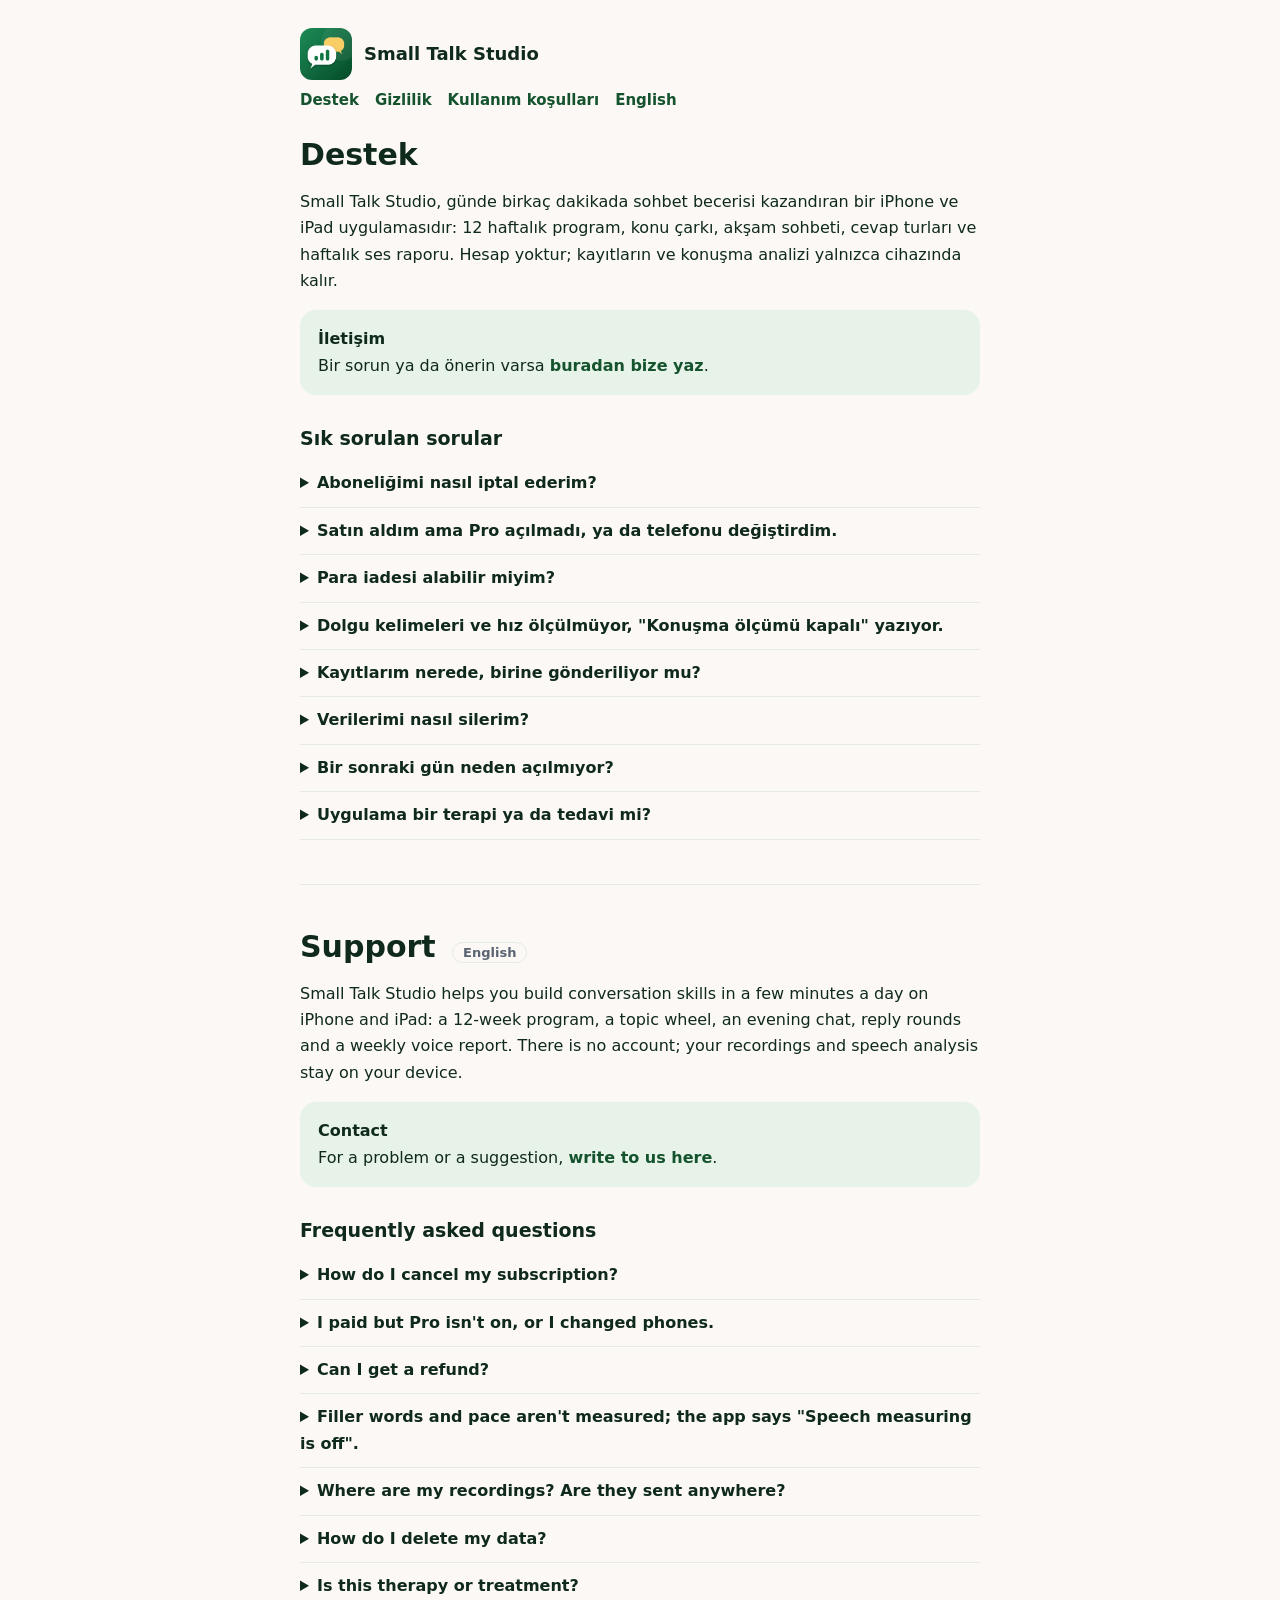
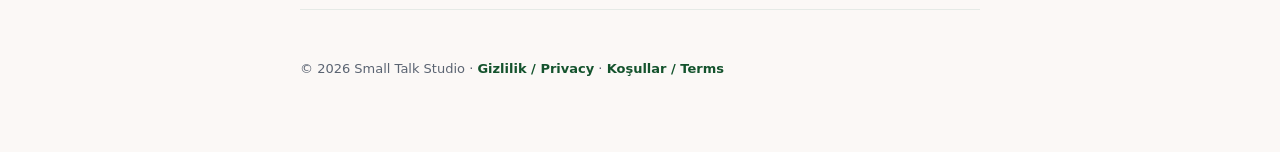
==== index.html @ b2572351 "Support, privacy and terms pages Co-Authored-By: Claude Opus 5.5 <noreply@anthropic.com>" ====
<!doctype html>
<html lang="tr">
<head>
<meta charset="utf-8">
<meta name="viewport" content="width=device-width, initial-scale=1">
<title>Small Talk Studio · Destek</title>
<meta name="description" content="Small Talk Studio destek sayfası: sık sorulan sorular ve iletişim. Support for Small Talk Studio.">
<link rel="icon" href="icon.png">
<link rel="stylesheet" href="style.css">
</head>
<body><main>
<header><img src="icon.png" alt=""><span class="name">Small Talk Studio</span></header>
<nav><a href="index.html">Destek</a><a href="privacy.html">Gizlilik</a><a href="terms.html">Kullanım koşulları</a><a href="#en">English</a></nav>

<h1>Destek</h1>
<p>Small Talk Studio, günde birkaç dakikada sohbet becerisi kazandıran bir iPhone ve iPad uygulamasıdır: 12 haftalık program, konu çarkı, akşam sohbeti, cevap turları ve haftalık ses raporu. Hesap yoktur; kayıtların ve konuşma analizi yalnızca cihazında kalır.</p>

<div class="card" id="iletisim">
<strong>İletişim</strong><br>
<!-- CONTACT: replace this line with the support email once it exists -->
Bir sorun ya da önerin varsa <a href="https://github.com/omercyanik/smalltalk-legal/issues/new">buradan bize yaz</a>.
</div>

<h2>Sık sorulan sorular</h2>
<details><summary>Aboneliğimi nasıl iptal ederim?</summary>
<p>iPhone'da Ayarlar → adın → Abonelikler → Small Talk Studio → Aboneliği İptal Et. İptal, dönemin sonuna kadar geçerli olur; o güne kadar Pro özellikler açık kalır. Ücretsiz denemeyi bitmeden en az 24 saat önce iptal edersen ücret alınmaz.</p></details>
<details><summary>Satın aldım ama Pro açılmadı, ya da telefonu değiştirdim.</summary>
<p>Uygulamada abonelik ekranındaki "Satın alımları geri yükle" düğmesine dokun. Aynı Apple kimliğiyle giriş yapmış olman yeterli.</p></details>
<details><summary>Para iadesi alabilir miyim?</summary>
<p>Ödemeleri Apple alır, iadeleri de Apple değerlendirir: <a href="https://reportaproblem.apple.com">reportaproblem.apple.com</a>.</p></details>
<details><summary>Dolgu kelimeleri ve hız ölçülmüyor, "Konuşma ölçümü kapalı" yazıyor.</summary>
<p>Bu ölçümler telefonun cihaz içi konuşma tanımasıyla yapılır. Ayarlar → Genel → Klavye'de "Dikte"yi aç, Klavyeler → Yeni Klavye Ekle'den Türkçe (ya da İngilizce) klavyeyi ekle. Telefon dil dosyasını indirince ölçüm kendiliğinden açılır; birkaç dakika sürebilir.</p></details>
<details><summary>Kayıtlarım nerede, birine gönderiliyor mu?</summary>
<p>Hayır. Bütün kayıtlar ve sonuçlar yalnızca cihazında saklanır, hiçbir sunucuya gitmez. Ayrıntılar: <a href="privacy.html">Gizlilik politikası</a>.</p></details>
<details><summary>Verilerimi nasıl silerim?</summary>
<p>Uygulamada Ayarlar → "Tüm verileri sıfırla" her şeyi siler. Uygulamayı telefondan silmek de tüm verileri kaldırır. Bizde senin hakkında veri olmadığı için ayrıca bir talep gerekmez.</p></details>
<details><summary>Bir sonraki gün neden açılmıyor?</summary>
<p>Program her takvim gününde bir gün açar: her gün biraz konuşmak, bir günde çok konuşmaktan daha iyi işler. O gün daha fazlasını istersen konu çarkı ve cevap turları sınırsızdır.</p></details>
<details><summary>Uygulama bir terapi ya da tedavi mi?</summary>
<p>Hayır. Small Talk Studio günlük konuşma pratiği içindir; tıbbi ya da psikolojik bir tedavinin yerine geçmez. Kaygın günlük hayatını zorluyorsa bir uzmana danışmanı öneririz.</p></details>

<hr>

<section id="en">
<h1>Support <span class="lang">English</span></h1>
<p>Small Talk Studio helps you build conversation skills in a few minutes a day on iPhone and iPad: a 12-week program, a topic wheel, an evening chat, reply rounds and a weekly voice report. There is no account; your recordings and speech analysis stay on your device.</p>

<div class="card">
<strong>Contact</strong><br>
For a problem or a suggestion, <a href="https://github.com/omercyanik/smalltalk-legal/issues/new">write to us here</a>.
</div>

<h2>Frequently asked questions</h2>
<details><summary>How do I cancel my subscription?</summary>
<p>On your iPhone: Settings → your name → Subscriptions → Small Talk Studio → Cancel Subscription. It stays active until the end of the period. Cancel a free trial at least 24 hours before it ends and you won't be charged.</p></details>
<details><summary>I paid but Pro isn't on, or I changed phones.</summary>
<p>Tap "Restore purchases" on the subscription screen in the app, signed in with the same Apple ID.</p></details>
<details><summary>Can I get a refund?</summary>
<p>Apple takes payments and handles refunds: <a href="https://reportaproblem.apple.com">reportaproblem.apple.com</a>.</p></details>
<details><summary>Filler words and pace aren't measured; the app says "Speech measuring is off".</summary>
<p>These use your phone's on-device speech recognition. In Settings → General → Keyboard, turn on Dictation and add an English (or Turkish) keyboard under Keyboards → Add New Keyboard. Once the phone downloads the language files it turns on by itself; this can take a few minutes.</p></details>
<details><summary>Where are my recordings? Are they sent anywhere?</summary>
<p>No. Everything stays on your device and never goes to a server. Details: <a href="privacy.html#en">Privacy policy</a>.</p></details>
<details><summary>How do I delete my data?</summary>
<p>Settings → "Reset all data" in the app deletes everything, and deleting the app removes it all too. We hold no data about you, so there's nothing to request from us.</p></details>
<details><summary>Is this therapy or treatment?</summary>
<p>No. Small Talk Studio is for everyday conversation practice and is not a substitute for medical or psychological treatment. If anxiety makes daily life hard, please talk to a professional.</p></details>
</section>

<footer>© 2026 Small Talk Studio · <a href="privacy.html">Gizlilik / Privacy</a> · <a href="terms.html">Koşullar / Terms</a></footer>
</main></body></html>
---- style.css ----
:root{--bg:#FBF8F6;--ink:#0F2A1A;--muted:#5B6472;--line:#E5EAE6;--green:#14532D;--mint:#E7F3E9;--gold:#F6C453}
@media (prefers-color-scheme:dark){:root{--bg:#0E1512;--ink:#ECF2EE;--muted:#9AA6A0;--line:#26322C;--green:#5BC98A;--mint:#1E3527}}
*{box-sizing:border-box}
body{margin:0;background:var(--bg);color:var(--ink);font:16px/1.65 -apple-system,BlinkMacSystemFont,"Segoe UI",system-ui,sans-serif}
main{max-width:720px;margin:0 auto;padding:28px 20px 72px}
header{display:flex;align-items:center;gap:12px;margin-bottom:8px}
header img{width:52px;height:52px;border-radius:12px}
header .name{font-weight:800;font-size:18px}
nav{display:flex;gap:16px;flex-wrap:wrap;margin:6px 0 24px;font-size:15px}
nav a,a{color:var(--green);text-decoration:none;font-weight:600}
nav a:hover,a:hover{text-decoration:underline}
h1{font-size:30px;line-height:1.2;margin:8px 0 4px}
h2{font-size:19px;margin:28px 0 6px}
.muted{color:var(--muted);font-size:14px}
.card{background:var(--mint);border-radius:16px;padding:16px 18px;margin:16px 0}
.lang{display:inline-block;font-size:13px;font-weight:700;color:var(--muted);border:1px solid var(--line);border-radius:999px;padding:2px 10px;margin-left:6px}
hr{border:0;border-top:1px solid var(--line);margin:44px 0}
details{border-bottom:1px solid var(--line);padding:10px 0}
summary{cursor:pointer;font-weight:700}
footer{margin-top:48px;color:var(--muted);font-size:13px}
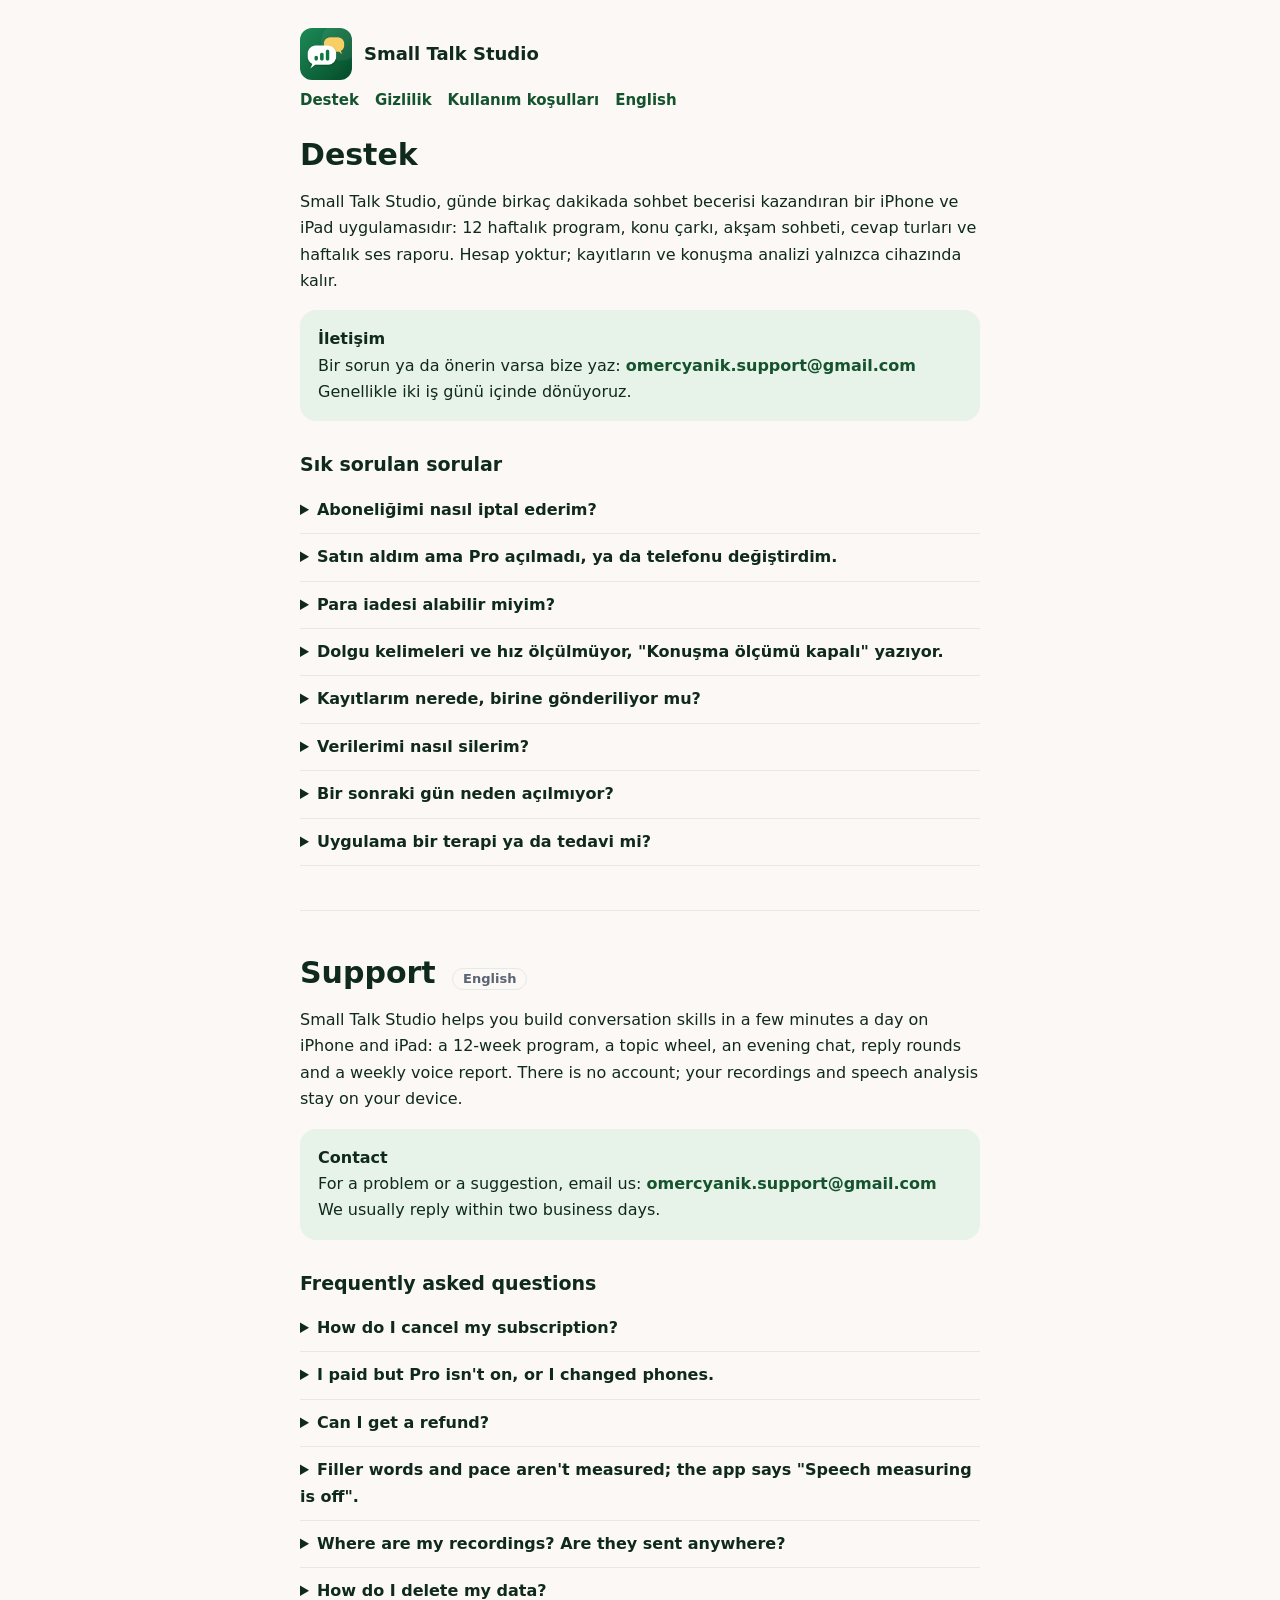
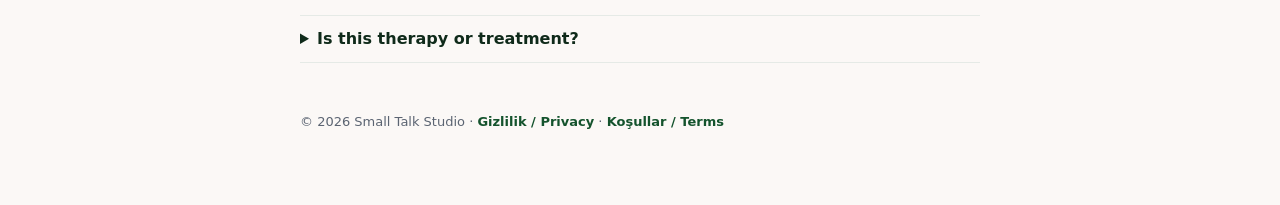
==== commit 77fb3880: "Add support email Co-Authored-By: Claude Opus 5.5 <noreply@anthropic.com>" ====
--- a/index.html
+++ b/index.html
@@ -17,8 +17,7 @@
 
 <div class="card" id="iletisim">
 <strong>İletişim</strong><br>
-<!-- CONTACT: replace this line with the support email once it exists -->
-Bir sorun ya da önerin varsa <a href="https://github.com/omercyanik/smalltalk-legal/issues/new">buradan bize yaz</a>.
+Bir sorun ya da önerin varsa bize yaz: <a href="mailto:omercyanik.support@gmail.com">omercyanik.support@gmail.com</a><br>Genellikle iki iş günü içinde dönüyoruz.
 </div>
 
 <h2>Sık sorulan sorular</h2>
@@ -47,7 +46,7 @@
 
 <div class="card">
 <strong>Contact</strong><br>
-For a problem or a suggestion, <a href="https://github.com/omercyanik/smalltalk-legal/issues/new">write to us here</a>.
+For a problem or a suggestion, email us: <a href="mailto:omercyanik.support@gmail.com">omercyanik.support@gmail.com</a><br>We usually reply within two business days.
 </div>
 
 <h2>Frequently asked questions</h2>
